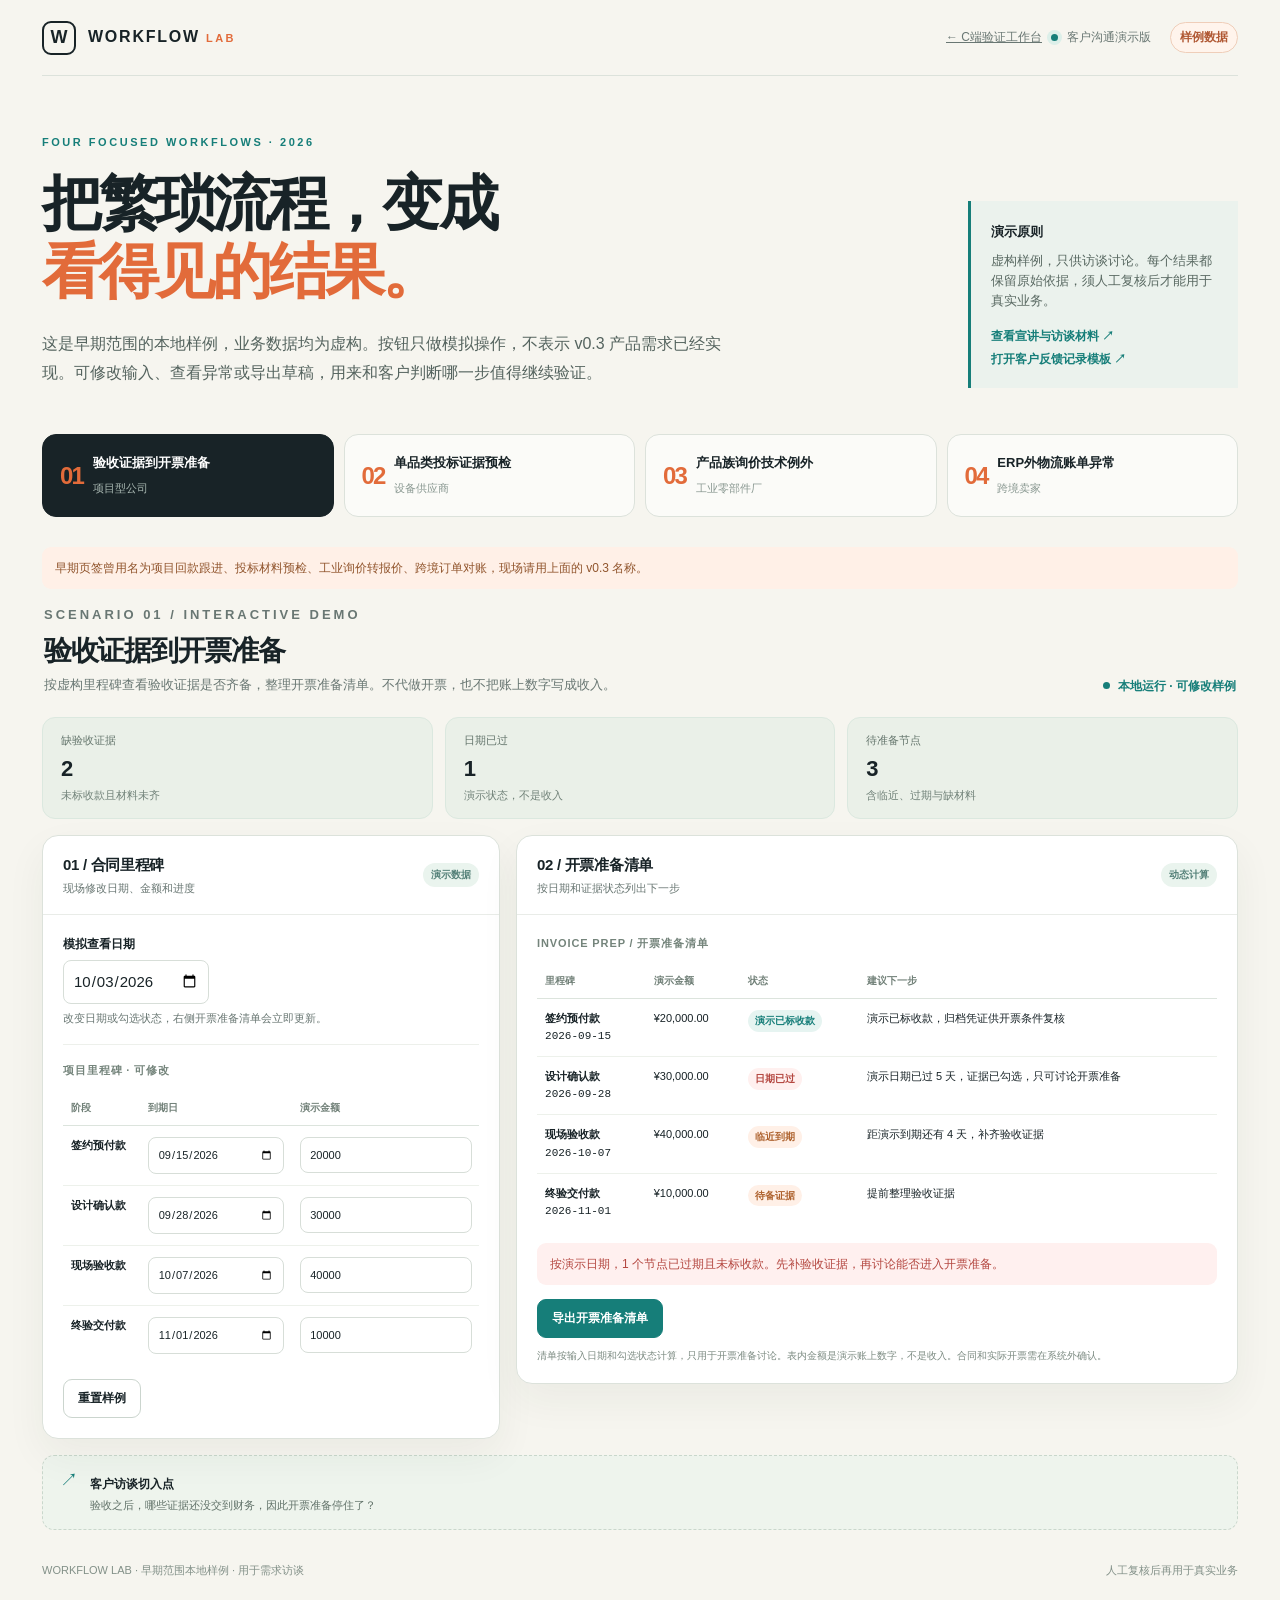
==== b2b.html @ f49f41c3 "Publish verified web runtime from 9cea44ef1fd8" ====
<!doctype html>
<html lang="zh-CN">
<head>
  <meta charset="utf-8">
  <meta name="viewport" content="width=device-width, initial-scale=1">
  <meta name="color-scheme" content="light">
  <title>B2B 企业流程 · Workflow Lab</title>
  <link rel="stylesheet" href="styles.css">
</head>
<body>
  <div class="site-shell">
    <header class="topbar">
      <a class="brand" href="index.html" aria-label="返回演示工作台"><span class="brand-mark">W</span><span>WORKFLOW <small>LAB</small></span></a>
      <div class="topbar-right"><a href="index.html">← C端验证工作台</a><span class="live-dot"></span><span>客户沟通演示版</span><span class="demo-pill">样例数据</span></div>
    </header>

    <section class="intro">
      <div class="intro-copy">
        <p class="eyebrow">FOUR FOCUSED WORKFLOWS · 2026</p>
        <h1>把繁琐流程，变成<br><em>看得见的结果。</em></h1>
        <p class="intro-lead">这是早期范围的本地样例，业务数据均为虚构。按钮只做模拟操作，不表示 v0.3 产品需求已经实现。可修改输入、查看异常或导出草稿，用来和客户判断哪一步值得继续验证。</p>
      </div>
      <div class="intro-aside"><strong>演示原则</strong><p>虚构样例，只供访谈讨论。每个结果都保留原始依据，须人工复核后才能用于真实业务。</p><a href="https://github.com/allen7wang/codex-b2b-opportunities/blob/main/SALES_KIT.md">查看宣讲与访谈材料 <span aria-hidden="true">↗</span></a><br><a href="https://github.com/allen7wang/codex-b2b-opportunities/blob/main/FEEDBACK_TEMPLATE.md">打开客户反馈记录模板 <span aria-hidden="true">↗</span></a></div>
    </section>

    <nav class="demo-nav" aria-label="选择演示场景">
      <button type="button" data-tab="project" class="active"><span>01</span><b>验收证据到开票准备</b><small>项目型公司</small></button>
      <button type="button" data-tab="tender"><span>02</span><b>单品类投标证据预检</b><small>设备供应商</small></button>
      <button type="button" data-tab="quote"><span>03</span><b>产品族询价技术例外</b><small>工业零部件厂</small></button>
      <button type="button" data-tab="reconcile"><span>04</span><b>ERP外物流账单异常</b><small>跨境卖家</small></button>
    </nav>
    <p class="message warn">早期页签曾用名为项目回款跟进、投标材料预检、工业询价转报价、跨境订单对账，现场请用上面的 v0.3 名称。</p>

    <main id="demo-root" aria-live="polite"></main>
    <footer class="footer"><span>WORKFLOW LAB · 早期范围本地样例 · 用于需求访谈</span><span>人工复核后再用于真实业务</span></footer>
  </div>
  <script src="app.js"></script>
</body>
</html>
---- styles.css ----
:root{--ink:#182327;--muted:#697773;--paper:#f6f5ef;--white:#fff;--line:#dce2db;--accent:#e26b3a;--teal:#167e79;--teal-bg:#e6f4f1;--orange-bg:#fff0e7;--red:#b44740;--red-bg:#fff0ef;--shadow:0 16px 40px rgba(30,48,43,.055)}
*{box-sizing:border-box}html{scroll-behavior:smooth}body{margin:0;background:var(--paper);color:var(--ink);font-family:-apple-system,BlinkMacSystemFont,"PingFang SC","Microsoft YaHei",sans-serif;font-size:15px;line-height:1.55}button,input,textarea,select{font:inherit}button{cursor:pointer}a{color:inherit}.site-shell{max-width:1440px;margin:auto;padding:0 42px}.topbar{min-height:76px;border-bottom:1px solid var(--line);display:flex;align-items:center;justify-content:space-between;gap:20px}.brand{display:inline-flex;align-items:center;gap:12px;font-size:16px;font-weight:800;letter-spacing:.11em;text-decoration:none}.brand small{font-size:11px;letter-spacing:.22em;color:var(--accent)}.brand-mark{display:grid;place-items:center;width:34px;height:34px;border:2px solid var(--ink);border-radius:9px;font-size:18px;font-weight:900;letter-spacing:-.1em;padding-right:2px}.topbar-right{display:flex;align-items:center;gap:9px;color:var(--muted);font-size:12px}.live-dot{height:7px;width:7px;background:var(--teal);border-radius:50%;box-shadow:0 0 0 4px #dcefe9}.demo-pill{margin-left:10px;padding:5px 9px;border:1px solid #efceb9;border-radius:100px;color:#b05833;background:#fff4ec;font-weight:700}.intro{display:flex;justify-content:space-between;align-items:end;gap:60px;padding:58px 0 46px}.intro-copy{max-width:730px}.eyebrow{margin:0 0 19px;color:var(--teal);font-size:11px;letter-spacing:.23em;font-weight:800}.intro h1{font-size:clamp(38px,4.7vw,66px);line-height:1.13;letter-spacing:-.055em;margin:0 0 24px;font-weight:850}.intro h1 em{font-style:normal;color:var(--accent)}.intro-lead{font-size:16px;color:#54635e;max-width:690px;margin:0;line-height:1.8}.intro-aside{width:270px;flex:0 0 auto;padding:18px 20px;border-left:3px solid var(--teal);background:#ebf2ed}.intro-aside strong{font-size:13px}.intro-aside p{color:#596962;font-size:13px;margin:8px 0 12px}.intro-aside a{font-size:12px;font-weight:700;color:var(--teal);text-decoration:none}.demo-nav{display:grid;grid-template-columns:repeat(4,1fr);gap:10px;margin:0 0 30px}.demo-nav button{border:1px solid var(--line);background:rgba(255,255,255,.6);border-radius:14px;padding:17px 17px 15px;text-align:left;display:grid;grid-template-columns:auto 1fr;column-gap:10px;align-items:center;color:var(--ink);transition:.2s ease;min-height:83px}.demo-nav button:hover{transform:translateY(-2px);box-shadow:var(--shadow)}.demo-nav button.active{background:var(--ink);color:white;border-color:var(--ink)}.demo-nav span{grid-row:1/3;color:var(--accent);font-size:24px;font-weight:800;letter-spacing:-.08em;line-height:1}.demo-nav b{font-size:13px;white-space:normal;line-height:1.3}.demo-nav small{font-size:11px;color:#889790}.demo-nav button.active small{color:#aab9b3}.demo-heading{display:flex;align-items:end;justify-content:space-between;gap:28px;padding:4px 2px 22px}.demo-heading .eyebrow{margin-bottom:8px}.demo-heading h2{font-size:28px;letter-spacing:-.045em;margin:0 0 7px;line-height:1.25}.demo-heading p{margin:0;color:var(--muted);font-size:13px;max-width:690px}.status-line{display:flex;gap:8px;align-items:center;color:var(--teal);font-size:12px;font-weight:700;white-space:nowrap}.status-line span{height:7px;width:7px;background:var(--teal);border-radius:100px}.metrics{display:grid;grid-template-columns:repeat(3,1fr);gap:12px;margin-bottom:16px}.metric{background:#eaf0e8;border:1px solid #dbe8df;border-radius:13px;padding:14px 18px}.metric .label{font-size:11px;color:#65766d}.metric .value{font-size:22px;font-weight:800;margin-top:3px;letter-spacing:-.04em}.metric .hint{font-size:11px;color:#718279;margin-top:1px}.work-grid{display:grid;grid-template-columns:minmax(300px,.92fr) minmax(440px,1.45fr);gap:16px;align-items:start}.panel{background:var(--white);border:1px solid var(--line);border-radius:16px;box-shadow:var(--shadow);overflow:hidden}.panel-head{display:flex;justify-content:space-between;align-items:center;gap:14px;border-bottom:1px solid #e9ece8;padding:17px 20px}.panel-head h3{font-size:15px;margin:0;letter-spacing:-.02em}.panel-head p{margin:3px 0 0;color:var(--muted);font-size:11px}.panel-body{padding:20px}.tiny-tag{border-radius:100px;padding:4px 8px;color:#548078;background:#eaf4ee;font-size:10px;font-weight:800;white-space:nowrap}.field-label{display:block;font-size:12px;font-weight:700;margin:0 0 7px}.field-help{font-size:11px;color:var(--muted);margin:6px 0 0}.textarea{width:100%;min-height:230px;border:1px solid #d7ded8;border-radius:10px;background:#fbfcfa;color:var(--ink);padding:13px 14px;resize:vertical;line-height:1.65;font-size:12px;outline:none}.textarea:focus,.control:focus{border-color:var(--teal);box-shadow:0 0 0 3px #d5eee8}.textarea.csv{min-height:167px;font-family:ui-monospace,SFMono-Regular,Menlo,monospace;white-space:pre;font-size:11px}.input-row{display:flex;gap:9px;align-items:center;flex-wrap:wrap;margin-top:14px}.btn{background:var(--ink);border:1px solid var(--ink);border-radius:9px;color:white;font-size:12px;font-weight:750;padding:9px 14px;min-height:38px}.btn:hover{background:#2a3d40}.btn.secondary{background:white;color:var(--ink);border-color:#cbd5ce}.btn.secondary:hover{background:#f1f6f2}.btn.accent{background:var(--teal);border-color:var(--teal)}.btn:disabled{opacity:.48;cursor:not-allowed}.select-wrap{display:flex;align-items:center;gap:8px;font-size:11px;color:var(--muted)}.control{border:1px solid #d7ded8;background:white;border-radius:8px;padding:8px 9px;min-height:36px;color:var(--ink);outline:none}.control.num{max-width:96px}.control.date{max-width:150px}.divider{height:1px;background:#edf0eb;margin:17px 0}.section-title{font-size:11px;font-weight:800;letter-spacing:.08em;color:#74847b;margin:0 0 11px;text-transform:uppercase}.fact-grid{display:grid;grid-template-columns:repeat(2,1fr);gap:8px}.fact{border:1px solid #e3eae3;background:#f8faf7;border-radius:10px;padding:10px 12px;min-height:64px}.fact span{display:block;color:var(--muted);font-size:10px;margin-bottom:3px}.fact strong{font-size:13px}.message{padding:11px 13px;border-radius:9px;margin:12px 0;font-size:12px;line-height:1.7}.message.success{background:var(--teal-bg);color:#176f66}.message.warn{background:var(--orange-bg);color:#91552d}.message.danger{background:var(--red-bg);color:var(--red)}.message.neutral{background:#f0f3f0;color:#5b6b63}.result-card{padding:15px;border:1px solid #dfe8e1;border-radius:12px;background:#f8fbf8;margin-top:15px}.result-card h4{margin:0 0 10px;font-size:13px}.price-line{display:flex;align-items:baseline;justify-content:space-between;gap:10px;margin:8px 0}.price-line span{color:var(--muted);font-size:12px}.price-line strong{font-size:22px;letter-spacing:-.04em}.note-list{margin:10px 0 0;padding-left:18px;color:var(--muted);font-size:11px;line-height:1.7}.table-wrap{overflow-x:auto}.data-table{border-collapse:collapse;width:100%;font-size:11px;min-width:560px}.data-table th{text-align:left;color:#718078;font-size:10px;font-weight:750;border-bottom:1px solid #dce4dd;padding:10px 8px;white-space:nowrap}.data-table td{border-bottom:1px solid #edf1eb;padding:11px 8px;vertical-align:top}.data-table tr:last-child td{border-bottom:0}.data-table td strong{font-size:11px}.mono{font-family:ui-monospace,SFMono-Regular,Menlo,monospace;font-size:11px}.badge{display:inline-block;border-radius:100px;padding:3px 7px;font-size:10px;font-weight:800;white-space:nowrap}.badge.ok{background:var(--teal-bg);color:var(--teal)}.badge.warn{background:var(--orange-bg);color:#ae622e}.badge.bad{background:var(--red-bg);color:var(--red)}.badge.grey{background:#eef1ed;color:#65766d}.check-grid{display:grid;grid-template-columns:repeat(2,1fr);gap:10px;margin-top:10px}.check-card{border:1px solid #e1e8e0;border-radius:10px;padding:11px;background:#fbfcfa;font-size:11px;font-weight:700}.check-card input{accent-color:var(--teal);margin-right:7px;vertical-align:middle}.check-card .control{width:72px;margin-left:6px;padding:5px 7px;min-height:28px}.full{grid-column:1/-1}.callout{display:flex;gap:12px;padding:15px 17px;border:1px dashed #c9d7cc;border-radius:12px;margin-top:16px;background:#eef4ed}.callout .icon{font-size:18px;color:var(--teal);line-height:1}.callout strong{font-size:12px}.callout p{margin:3px 0 0;font-size:11px;color:#607168}.footer{display:flex;justify-content:space-between;gap:15px;color:#829088;font-size:11px;padding:32px 0 36px}.empty-state{text-align:center;padding:42px 25px;color:var(--muted);font-size:12px}.empty-state strong{display:block;color:var(--ink);font-size:14px;margin-bottom:6px}.error-list{margin:10px 0 0;padding-left:18px;color:var(--red);font-size:11px}.footnote{font-size:10px;color:#7c8b82;margin:10px 0 0}.project-row-control{width:100%;min-width:112px}.project-row-control.date{min-width:125px}.checkbox-small{accent-color:var(--teal)}.success-mark{font-size:20px;color:var(--teal)}
@media(max-width:1050px){.site-shell{padding:0 24px}.intro{gap:25px}.intro-aside{width:240px}.demo-nav{grid-template-columns:repeat(2,1fr)}.work-grid{grid-template-columns:1fr}.demo-heading{align-items:start}.panel-body{padding:18px}}
@media(max-width:650px){.site-shell{padding:0 15px}.topbar{min-height:65px}.brand{font-size:13px}.topbar-right{font-size:10px}.topbar-right>span:nth-child(2){display:none}.intro{padding:36px 0 28px;display:block}.intro h1{font-size:39px}.intro-lead{font-size:14px}.intro-aside{width:auto;margin-top:25px}.demo-nav{gap:7px}.demo-nav button{padding:11px;min-height:75px;column-gap:6px}.demo-nav b{font-size:12px;white-space:normal;line-height:1.25}.demo-nav span{font-size:21px}.metrics{gap:6px}.metric{padding:10px}.metric .value{font-size:17px}.metric .label,.metric .hint{font-size:9px}.demo-heading{display:block}.status-line{margin-top:12px}.fact-grid,.check-grid{grid-template-columns:1fr}.footer{display:block}.footer span{display:block;margin:3px 0}}
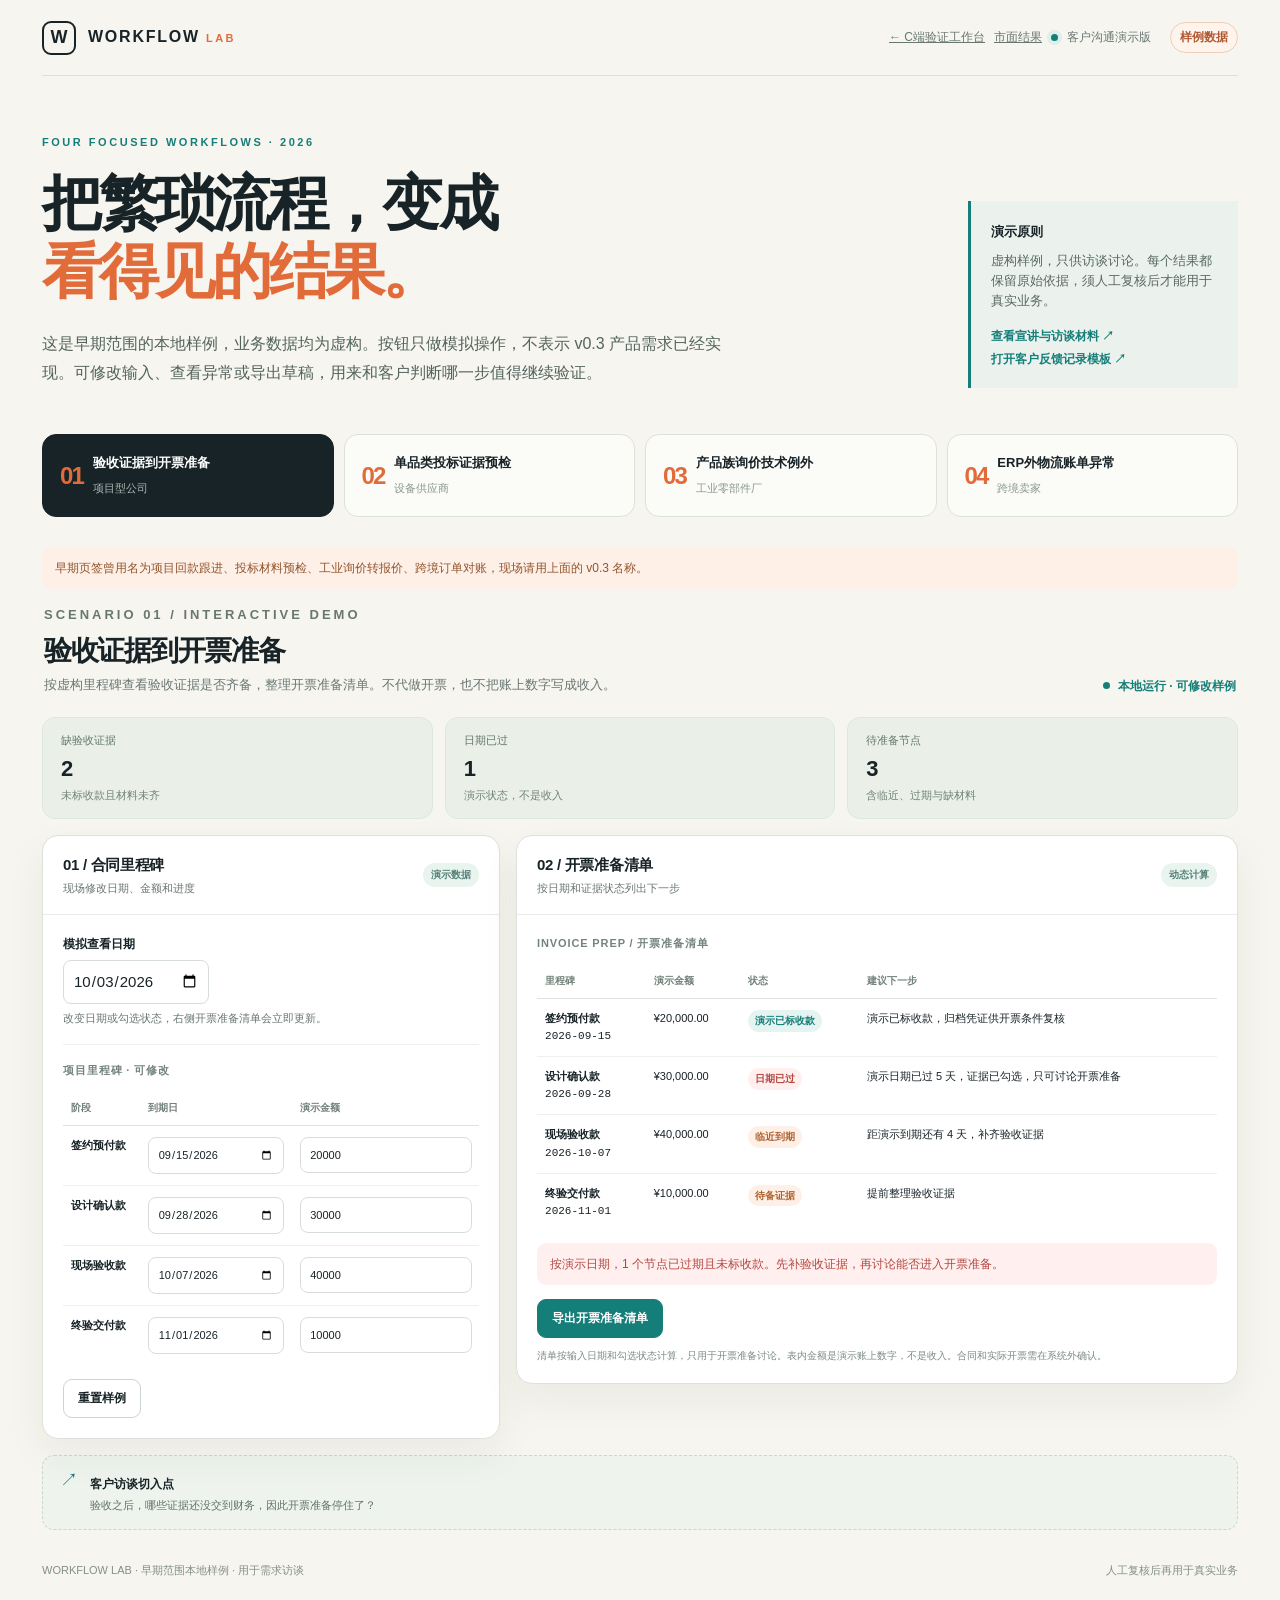
==== commit c75e3ba9: "Publish runtime from 3fe7f98b3bf11ec2759ecf38272c5ecdbada9e12" ====
--- a/b2b.html
+++ b/b2b.html
@@ -11,7 +11,7 @@
   <div class="site-shell">
     <header class="topbar">
       <a class="brand" href="index.html" aria-label="返回演示工作台"><span class="brand-mark">W</span><span>WORKFLOW <small>LAB</small></span></a>
-      <div class="topbar-right"><a href="index.html">← C端验证工作台</a><span class="live-dot"></span><span>客户沟通演示版</span><span class="demo-pill">样例数据</span></div>
+      <div class="topbar-right"><a href="index.html">← C端验证工作台</a><a href="agent-results.html">市面结果</a><span class="live-dot"></span><span>客户沟通演示版</span><span class="demo-pill">样例数据</span></div>
     </header>
 
     <section class="intro">
